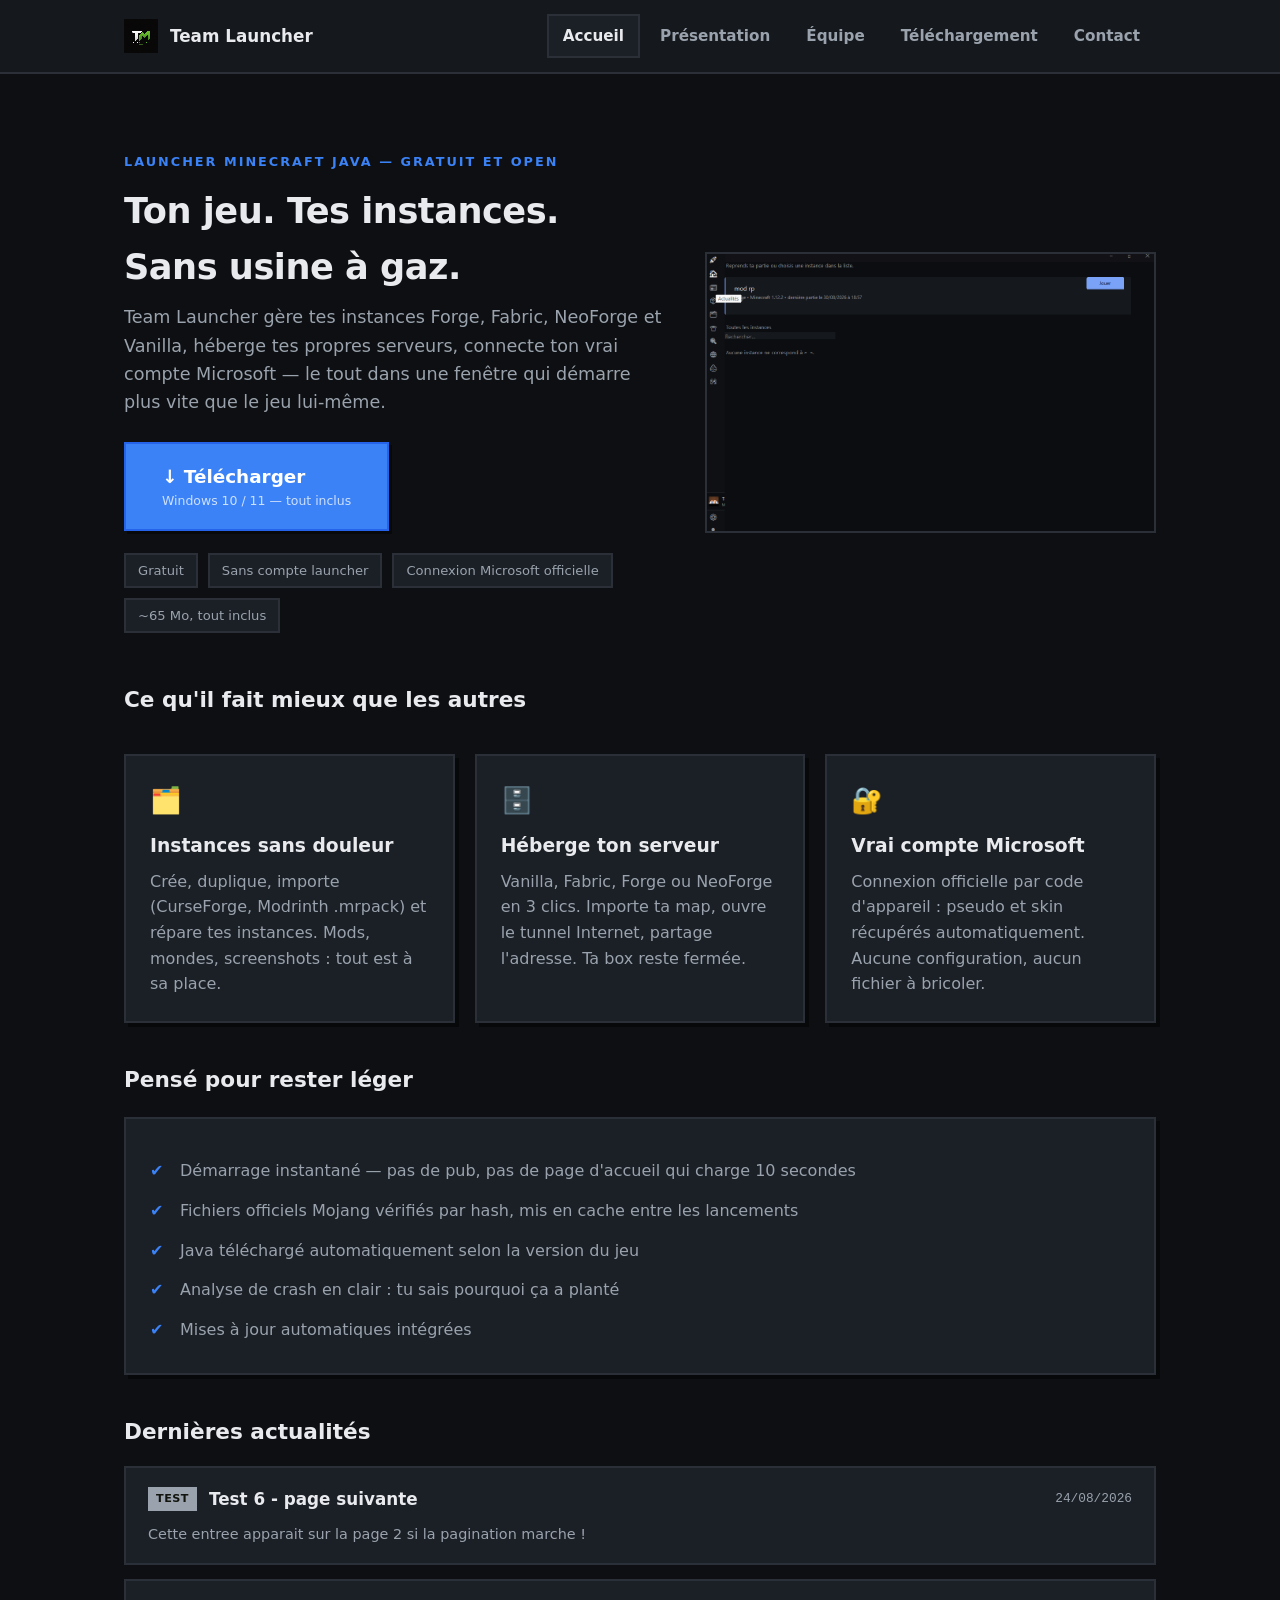
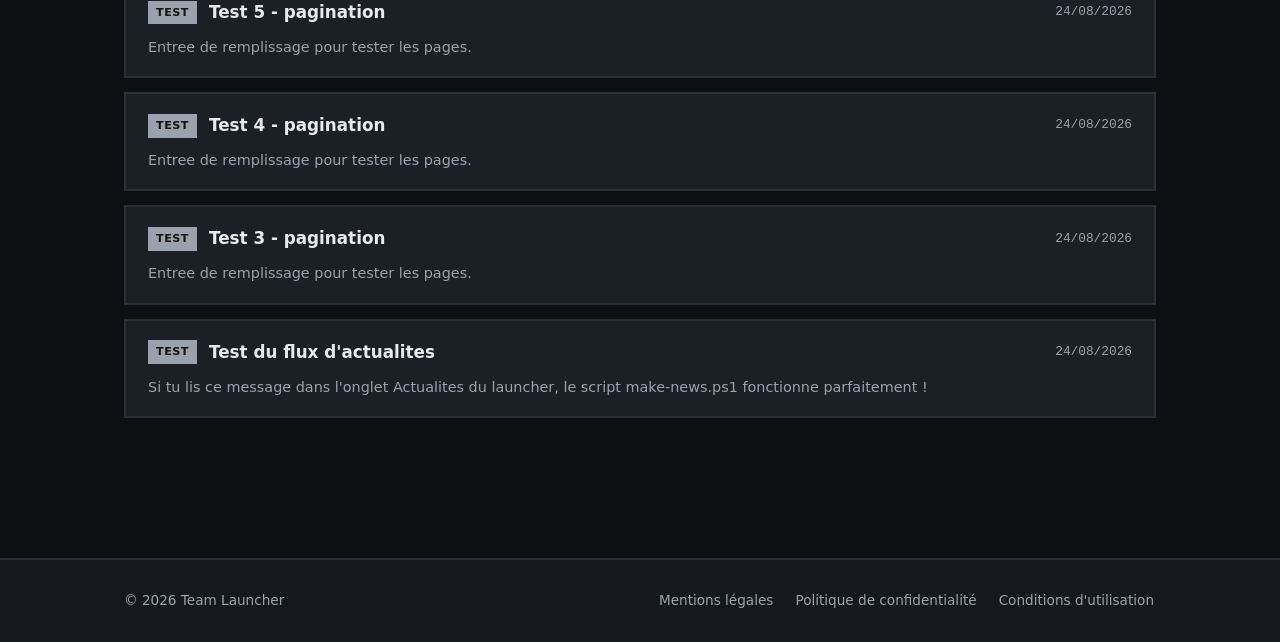
==== site/website/index.html @ f7a61c11 "Site: capture accueil mise a jour, dossier renomme en website" ====
<!DOCTYPE html>
<html lang="fr">
<head>
    <meta charset="UTF-8">
    <meta name="viewport" content="width=device-width, initial-scale=1.0">
    <title>Team Launcher — Un launcher Minecraft léger, complet, sans fioritures</title>
    <link rel="icon" href="img/logo.png">
    <link rel="stylesheet" href="css/style.css">
</head>
<body>

<header>
    <div class="navbar">
        <a class="brand" href="index.html">
            <img src="img/logo.png" alt="Logo Team Launcher">
            Team Launcher
        </a>
        <nav>
            <a href="index.html" class="active">Accueil</a>
            <a href="presentation.html">Présentation</a>
            <a href="equipe.html">Équipe</a>
            <a href="telechargement.html">Téléchargement</a>
            <a href="contact.html">Contact</a>
        </nav>
    </div>
</header>

<main>
    <section class="hero">
        <div>
            <div class="kicker">Launcher Minecraft Java — gratuit et open</div>
            <h1>Ton jeu. Tes instances.<br>Sans usine à gaz.</h1>
            <p class="lead">
                Team Launcher gère tes instances Forge, Fabric, NeoForge et Vanilla,
                héberge tes propres serveurs, connecte ton vrai compte Microsoft —
                le tout dans une fenêtre qui démarre plus vite que le jeu lui-même.
            </p>
            <p style="margin-top: 26px;">
                <a class="btn btn-primary btn-big" href="telechargement.html">↓ Télécharger
                    <span class="sub">Windows 10 / 11 — tout inclus</span>
                </a>
            </p>
            <div class="badge-row">
                <span class="badge">Gratuit</span>
                <span class="badge">Sans compte launcher</span>
                <span class="badge">Connexion Microsoft officielle</span>
                <span class="badge">~65 Mo, tout inclus</span>
            </div>
        </div>
        <div class="hero-shot">
            <img src="img/capture-accueil.png" alt="Capture d'écran du launcher Team Launcher">
        </div>
    </section>

    <h2>Ce qu'il fait mieux que les autres</h2>
    <div class="grid-3">
        <div class="card">
            <span class="icon">🗂️</span>
            <h3>Instances sans douleur</h3>
            <p>Crée, duplique, importe (CurseForge, Modrinth .mrpack) et répare
               tes instances. Mods, mondes, screenshots : tout est à sa place.</p>
        </div>
        <div class="card">
            <span class="icon">🗄️</span>
            <h3>Héberge ton serveur</h3>
            <p>Vanilla, Fabric, Forge ou NeoForge en 3 clics. Importe ta map,
               ouvre le tunnel Internet, partage l'adresse. Ta box reste fermée.</p>
        </div>
        <div class="card">
            <span class="icon">🔐</span>
            <h3>Vrai compte Microsoft</h3>
            <p>Connexion officielle par code d'appareil : pseudo et skin récupérés
               automatiquement. Aucune configuration, aucun fichier à bricoler.</p>
        </div>
    </div>

    <h2>Pensé pour rester léger</h2>
    <div class="card">
        <ul class="checklist">
            <li>Démarrage instantané — pas de pub, pas de page d'accueil qui charge 10 secondes</li>
            <li>Fichiers officiels Mojang vérifiés par hash, mis en cache entre les lancements</li>
            <li>Java téléchargé automatiquement selon la version du jeu</li>
            <li>Analyse de crash en clair : tu sais pourquoi ça a planté</li>
            <li>Mises à jour automatiques intégrées</li>
        </ul>
    </div>

    <h2>Dernières actualités</h2>
    <div id="news-feed" class="news-feed">
        <p class="news-loading">Chargement des actualités…</p>
    </div>
</main>

<footer>
    <div class="footer-inner">
        <span>© 2026 Team Launcher</span>
        <nav>
            <a href="mentions-legales.html">Mentions légales</a>
            <a href="confidentialite.html">Politique de confidentialité</a>
            <a href="conditions-utilisation.html">Conditions d'utilisation</a>
        </nav>
    </div>
</footer>

<script src="js/news.js"></script>
</body>
</html>
---- site/website/css/style.css ----
/* ============================================================
   Team Launcher — maquette de site
   Style : sombre, blocs nets (bordures 2px + ombres franches),
   cohérent avec l'identité "pixel/bloc" du launcher.
   Pas d'arrondis mous, pas de dégradés gratuits.
   ============================================================ */

:root {
    --bg: #0d0f12;
    --panel: #15181d;
    --card: #1b1f26;
    --border: #2a2f38;
    --text: #e8eaed;
    --muted: #9aa3ad;
    --accent: #3b82f6;          /* bleu */
    --accent-dark: #2563eb;
    --danger: #f2555a;
}

* { margin: 0; padding: 0; box-sizing: border-box; }

body {
    background: var(--bg);
    color: var(--text);
    font-family: "Segoe UI", system-ui, sans-serif;
    line-height: 1.6;
}

a { color: var(--accent); text-decoration: none; }
a:hover { text-decoration: underline; }

nav a,
.btn,
.card,
.badge,
.hero-shot {
    transition-property: color, background-color, border-color, transform, box-shadow;
    transition-duration: .2s;
    transition-timing-function: cubic-bezier(.25, .6, .3, 1);
}

/* ---------- en-tête / navigation ---------- */

header {
    background: var(--panel);
    border-bottom: 2px solid var(--border);
    position: sticky;
    top: 0;
    z-index: 10;
}

.navbar {
    max-width: 1080px;
    margin: 0 auto;
    padding: 14px 24px;
    display: flex;
    align-items: center;
    gap: 28px;
}

.brand {
    display: flex;
    align-items: center;
    gap: 12px;
    font-weight: 700;
    font-size: 1.05rem;
    color: var(--text) !important;
}
.brand:hover { text-decoration: none; }
.brand img { width: 34px; height: 34px; image-rendering: pixelated; }

nav { display: flex; gap: 4px; margin-left: auto; flex-wrap: wrap; }

nav a {
    color: var(--muted);
    padding: 8px 14px;
    border: 2px solid transparent;
    font-weight: 600;
    font-size: 0.95rem;
}
nav a:hover { color: var(--text); text-decoration: none; }
nav a.active {
    color: var(--text);
    border-color: var(--border);
    background: var(--card);
}

/* ---------- structure commune ---------- */

main { max-width: 1080px; margin: 0 auto; padding: 48px 24px 80px; }

h1 { font-size: 2.2rem; letter-spacing: -0.5px; margin-bottom: 8px; }
h2 { font-size: 1.35rem; margin: 40px 0 16px; }
.lead { color: var(--muted); font-size: 1.1rem; max-width: 720px; }

.kicker {
    color: var(--accent);
    font-weight: 700;
    font-size: 0.8rem;
    letter-spacing: 2px;
    text-transform: uppercase;
    margin-bottom: 10px;
}

.card {
    background: var(--card);
    border: 2px solid var(--border);
    box-shadow: 4px 4px 0 rgba(0, 0, 0, 0.45);
    padding: 24px;
    margin-top: 20px;
}
.card:hover {
    transform: translate(-2px, -2px);
    box-shadow: 6px 6px 0 rgba(0, 0, 0, 0.45);
}

.card h3 { margin-bottom: 8px; }
.card p { color: var(--muted); }

.grid-2 { display: grid; grid-template-columns: 1fr 1fr; gap: 20px; }
.grid-3 { display: grid; grid-template-columns: repeat(3, 1fr); gap: 20px; }

@media (max-width: 760px) {
    .grid-2, .grid-3 { grid-template-columns: 1fr; }
    .navbar { flex-wrap: wrap; }
    nav { margin-left: 0; }
}

.icon {
    font-size: 1.6rem;
    display: inline-block;
    margin-bottom: 10px;
}

/* ---------- boutons ---------- */

.btn {
    display: inline-block;
    padding: 13px 26px;
    font-weight: 700;
    font-size: 1rem;
    border: 2px solid var(--border);
    background: var(--card);
    color: var(--text) !important;
    cursor: pointer;
    box-shadow: 3px 3px 0 rgba(0, 0, 0, 0.45);
    transition: transform .16s cubic-bezier(.25, .6, .3, 1),
                box-shadow .16s cubic-bezier(.25, .6, .3, 1),
                background-color .16s ease,
                border-color .16s ease;
    will-change: transform;
}
.btn:hover { text-decoration: none; transform: translate(-2px, -2px); box-shadow: 5px 5px 0 rgba(0, 0, 0, 0.45); }
.btn:active { transform: translate(1px, 1px); box-shadow: 1px 1px 0 rgba(0, 0, 0, 0.45); }

.btn-primary {
    background: var(--accent);
    border-color: var(--accent-dark);
    color: #fff !important;
}

.btn-big {
    font-size: 1.15rem;
    padding: 18px 36px;
}

.btn .sub { display: block; font-weight: 400; font-size: 0.78rem; opacity: .75; }

/* ---------- héros (accueil) ---------- */

.hero {
    display: grid;
    grid-template-columns: 1.2fr 1fr;
    gap: 40px;
    align-items: center;
    padding: 30px 0 10px;
}
@media (max-width: 760px) { .hero { grid-template-columns: 1fr; } }

.hero-shot {
    border: 2px solid var(--border);
    overflow: hidden;
}
.hero-shot img {
    display: block;
    width: 100%;
    height: auto;
    transition: transform .35s cubic-bezier(.25, .6, .3, 1);
}
.hero-shot:hover img { transform: scale(1.03); }

.badge-row { display: flex; gap: 10px; flex-wrap: wrap; margin-top: 22px; }

.badge {
    border: 2px solid var(--border);
    background: var(--card);
    color: var(--muted);
    font-size: .82rem;
    padding: 5px 12px;
}

/* ---------- tableau comparatif / liste ---------- */

ul.checklist { list-style: none; margin-top: 8px; }
ul.checklist li { padding: 7px 0 7px 30px; position: relative; color: var(--muted); }
ul.checklist li::before {
    content: "✔";
    position: absolute; left: 0;
    color: var(--accent);
    font-weight: 700;
}

table {
    width: 100%;
    border-collapse: collapse;
    margin-top: 12px;
    font-size: .95rem;
}
th, td {
    text-align: left;
    padding: 11px 14px;
    border: 2px solid var(--border);
}
th { background: var(--panel); color: var(--text); }
td { color: var(--muted); background: var(--card); }
td.ok { color: var(--accent); font-weight: 700; }
td.no { color: var(--danger); }

/* ---------- page téléchargement ---------- */

.dl-box {
    background: var(--card);
    border: 2px solid var(--accent-dark);
    box-shadow: 6px 6px 0 rgba(0, 0, 0, 0.45);
    padding: 40px;
    text-align: center;
    margin-top: 26px;
}
.dl-note { color: var(--muted); font-size: .88rem; margin-top: 16px; }

.steps { counter-reset: step; list-style: none; margin-top: 8px; }
.steps li { counter-increment: step; padding: 10px 0 10px 52px; position: relative; color: var(--muted); }
.steps li::before {
    content: counter(step);
    position: absolute; left: 0; top: 6px;
    width: 34px; height: 34px;
    display: flex; align-items: center; justify-content: center;
    background: var(--accent);
    color: #fff;
    font-weight: 800;
    border: 2px solid var(--accent-dark);
}

/* ---------- équipe ---------- */

.member {
    display: flex;
    gap: 22px;
    align-items: flex-start;
}
.avatar {
    width: 96px; height: 96px;
    border: 2px solid var(--border);
    background: var(--panel);
    display: flex; align-items: center; justify-content: center;
    font-size: 2rem;
    flex-shrink: 0;
}
.role { color: var(--accent); font-weight: 600; font-size: .85rem; letter-spacing: 1px; text-transform: uppercase; }

/* ---------- contact ---------- */

.contact-line {
    display: flex;
    gap: 14px;
    align-items: baseline;
    padding: 14px 0;
    border-bottom: 2px solid var(--border);
    flex-wrap: wrap;
}
.contact-line:last-child { border-bottom: none; }
.contact-label { width: 160px; color: var(--muted); font-size: .85rem; text-transform: uppercase; letter-spacing: 1px; }

/* ---------- pied de page ---------- */

footer {
    border-top: 2px solid var(--border);
    background: var(--panel);
    margin-top: 60px;
}
.footer-inner {
    max-width: 1080px;
    margin: 0 auto;
    padding: 28px 24px;
    display: flex;
    gap: 24px;
    flex-wrap: wrap;
    align-items: center;
    font-size: .85rem;
    color: var(--muted);
}
footer nav { margin-left: auto; display: flex; gap: 18px; }
footer nav a { color: var(--muted); padding: 0; font-weight: 400; font-size: .85rem; }
footer nav a:hover { color: var(--text); }

/* ---------- animations d'entrée ---------- */

@media (prefers-reduced-motion: no-preference) {
    main {
        animation: fade-up .35s cubic-bezier(.25, .6, .3, 1) both;
    }
}

@keyframes fade-up {
    from { opacity: 0; transform: translateY(8px); }
    to   { opacity: 1; transform: none; }
}

@media (prefers-reduced-motion: reduce) {
    *, *::before, *::after {
        animation-duration: .01ms !important;
        transition-duration: .01ms !important;
    }
}

/* ---------- actualités ---------- */

.news-feed {
    display: flex;
    flex-direction: column;
    gap: 14px;
    margin-top: 8px;
}

.news-card {
    background: var(--card);
    border: 2px solid var(--border);
    padding: 18px 22px;
}

.news-card:hover {
    border-color: var(--accent);
    transform: translateY(-1px);
    box-shadow: 0 4px 16px rgba(111, 191, 74, .08);
}

.news-card-header {
    display: flex;
    align-items: center;
    gap: 12px;
    flex-wrap: wrap;
    margin-bottom: 10px;
}

.news-tag {
    font-size: .7rem;
    font-weight: 700;
    text-transform: uppercase;
    letter-spacing: .5px;
    padding: 3px 8px;
    color: #12140e;
}

.news-title {
    font-size: 1.05rem;
    font-weight: 700;
    color: var(--text);
}

.news-date {
    margin-left: auto;
    font-family: "Consolas", monospace;
    font-size: .8rem;
    color: var(--muted);
}

.news-text {
    font-size: .9rem;
    color: var(--muted);
    line-height: 1.55;
}

.news-loading,
.news-empty {
    color: var(--muted);
    font-size: .9rem;
    text-align: center;
    padding: 20px;
}
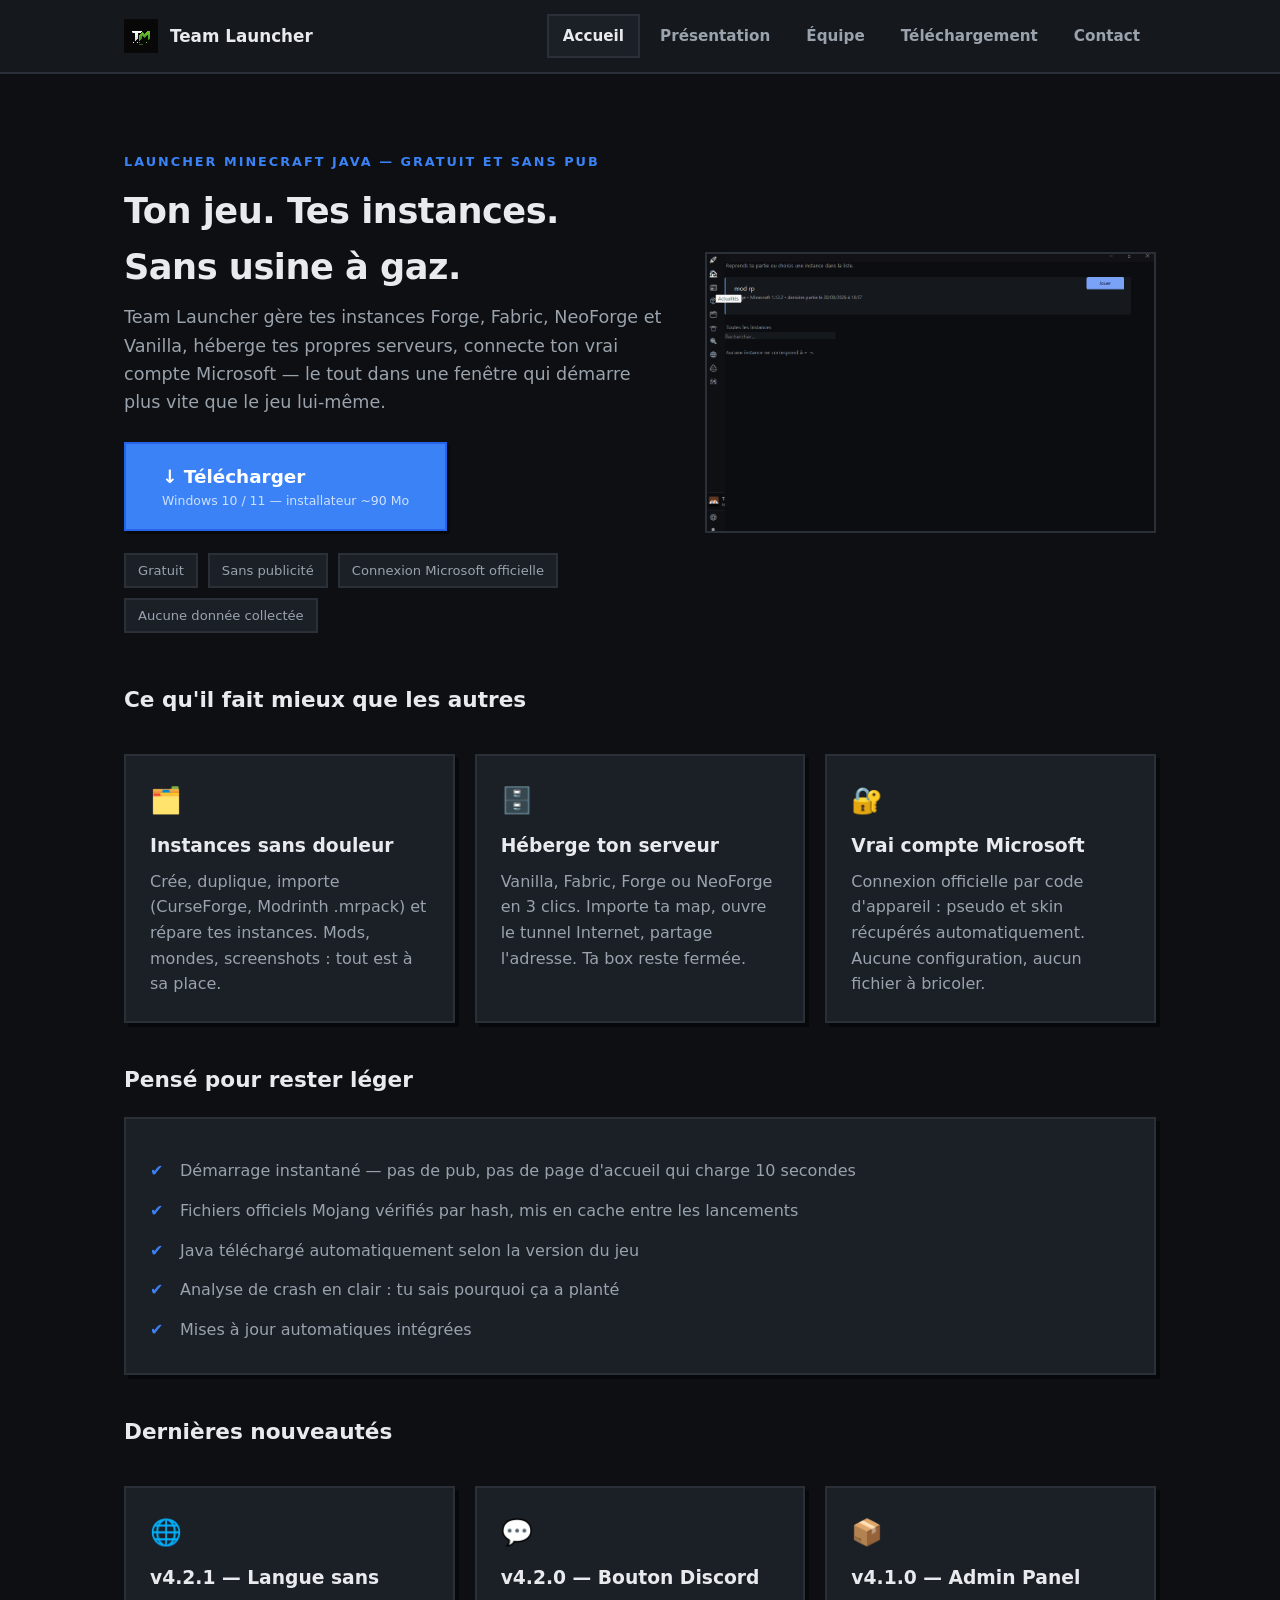
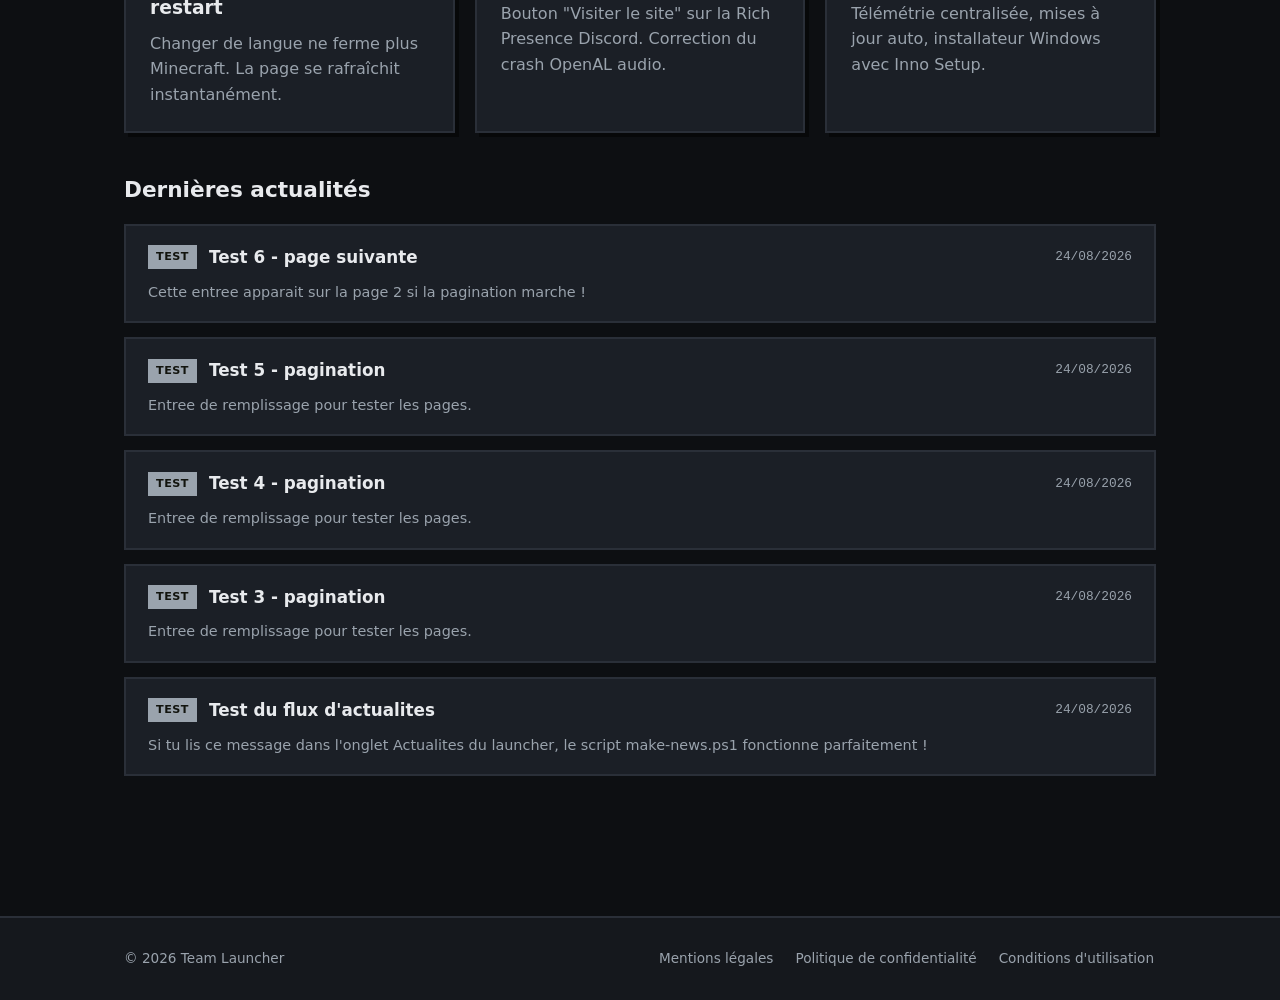
==== commit 51860a74: "site: update download v4.2.1, real news, new features section, SEO meta tags" ====
--- a/site/website/index.html
+++ b/site/website/index.html
@@ -4,6 +4,11 @@
     <meta charset="UTF-8">
     <meta name="viewport" content="width=device-width, initial-scale=1.0">
     <title>Team Launcher — Un launcher Minecraft léger, complet, sans fioritures</title>
+    <meta name="description" content="Team Launcher est un launcher Minecraft Java gratuit : instances, mods, serveurs hébergés, Discord Rich Presence. Sans publicité, sans collecte de données.">
+    <meta property="og:title" content="Team Launcher — Launcher Minecraft léger et complet">
+    <meta property="og:description" content="Gère tes instances, mods et serveurs Minecraft. Gratuit, sans pub, connexion Microsoft officielle.">
+    <meta property="og:type" content="website">
+    <meta property="og:image" content="img/logo.png">
     <link rel="icon" href="img/logo.png">
     <link rel="stylesheet" href="css/style.css">
 </head>
@@ -28,7 +33,7 @@
 <main>
     <section class="hero">
         <div>
-            <div class="kicker">Launcher Minecraft Java — gratuit et open</div>
+            <div class="kicker">Launcher Minecraft Java — gratuit et sans pub</div>
             <h1>Ton jeu. Tes instances.<br>Sans usine à gaz.</h1>
             <p class="lead">
                 Team Launcher gère tes instances Forge, Fabric, NeoForge et Vanilla,
@@ -37,14 +42,14 @@
             </p>
             <p style="margin-top: 26px;">
                 <a class="btn btn-primary btn-big" href="telechargement.html">↓ Télécharger
-                    <span class="sub">Windows 10 / 11 — tout inclus</span>
+                    <span class="sub">Windows 10 / 11 — installateur ~90 Mo</span>
                 </a>
             </p>
             <div class="badge-row">
                 <span class="badge">Gratuit</span>
-                <span class="badge">Sans compte launcher</span>
+                <span class="badge">Sans publicité</span>
                 <span class="badge">Connexion Microsoft officielle</span>
-                <span class="badge">~65 Mo, tout inclus</span>
+                <span class="badge">Aucune donnée collectée</span>
             </div>
         </div>
         <div class="hero-shot">
@@ -85,6 +90,25 @@
         </ul>
     </div>
 
+    <h2>Dernières nouveautés</h2>
+    <div class="grid-3">
+        <div class="card">
+            <span class="icon">🌐</span>
+            <h3>v4.2.1 — Langue sans restart</h3>
+            <p>Changer de langue ne ferme plus Minecraft. La page se rafraîchit instantanément.</p>
+        </div>
+        <div class="card">
+            <span class="icon">💬</span>
+            <h3>v4.2.0 — Bouton Discord</h3>
+            <p>Bouton "Visiter le site" sur la Rich Presence Discord. Correction du crash OpenAL audio.</p>
+        </div>
+        <div class="card">
+            <span class="icon">📦</span>
+            <h3>v4.1.0 — Admin Panel</h3>
+            <p>Télémétrie centralisée, mises à jour auto, installateur Windows avec Inno Setup.</p>
+        </div>
+    </div>
+
     <h2>Dernières actualités</h2>
     <div id="news-feed" class="news-feed">
         <p class="news-loading">Chargement des actualités…</p>
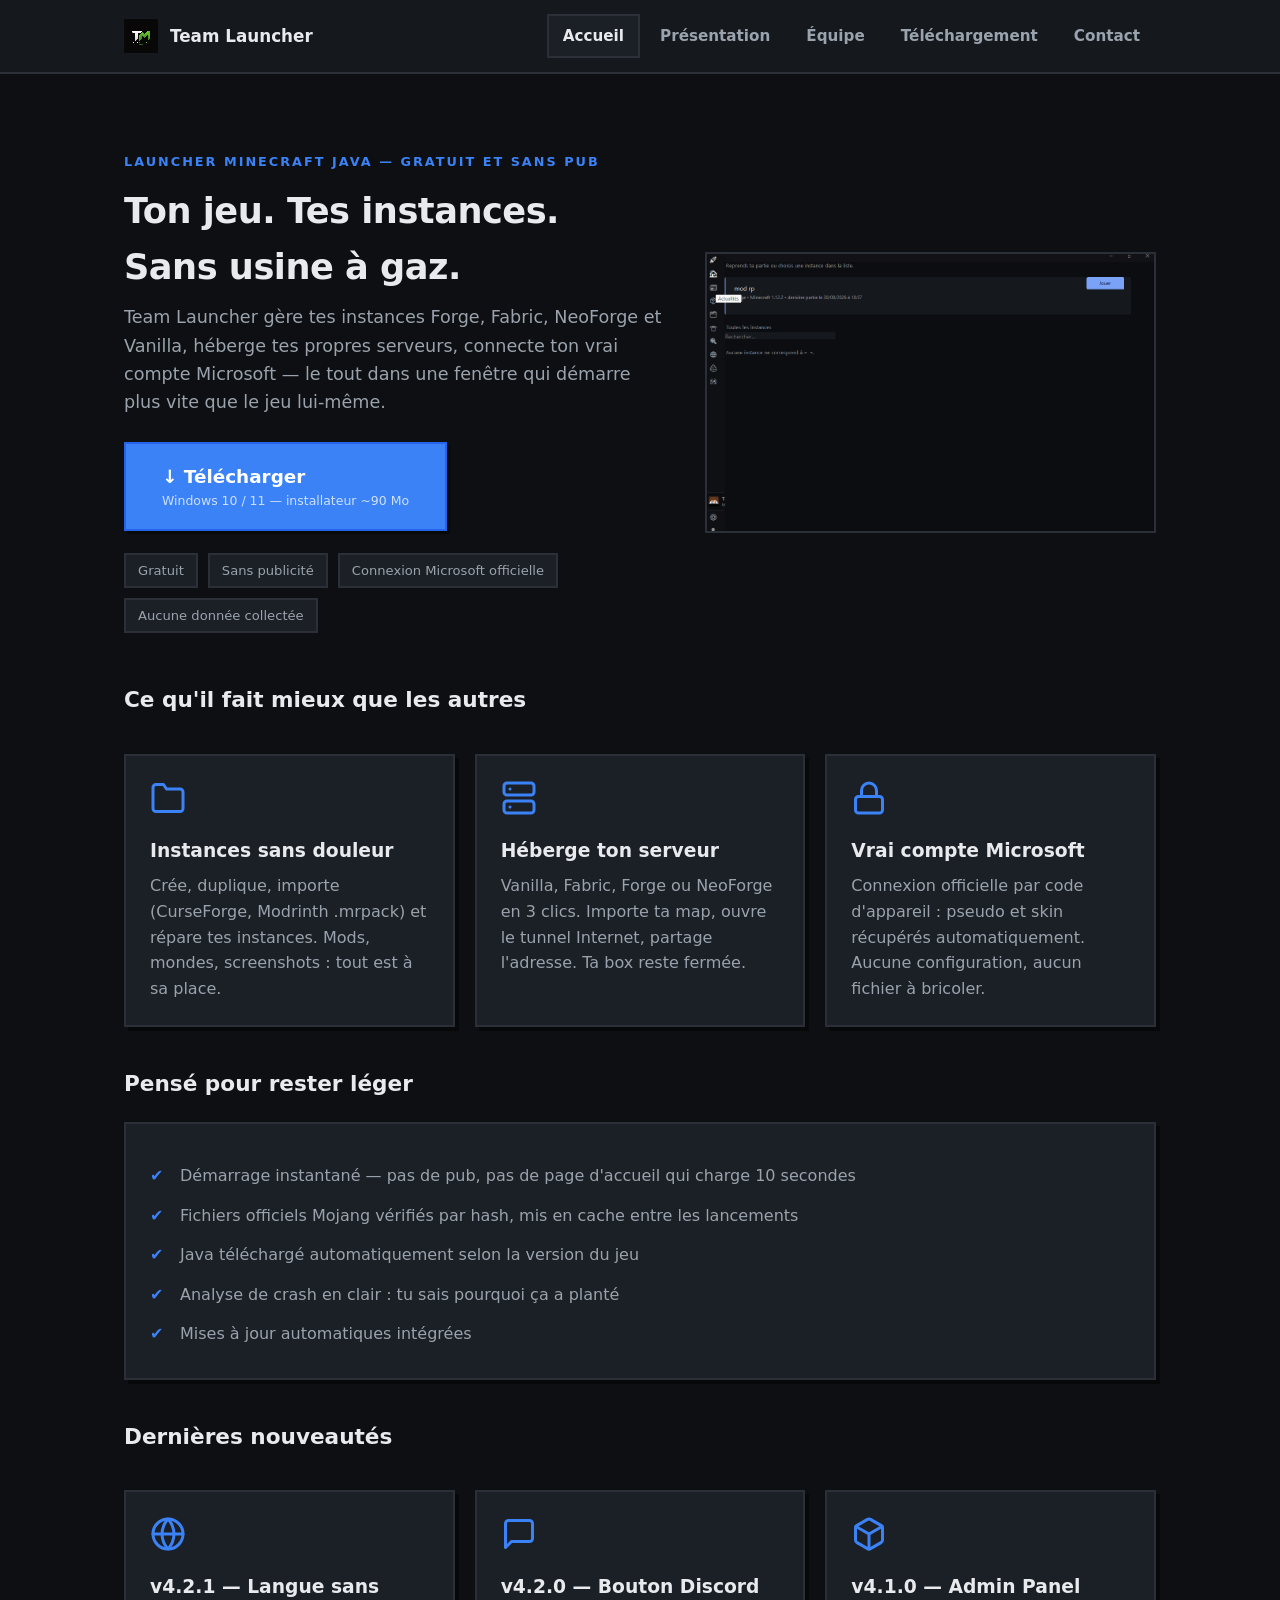
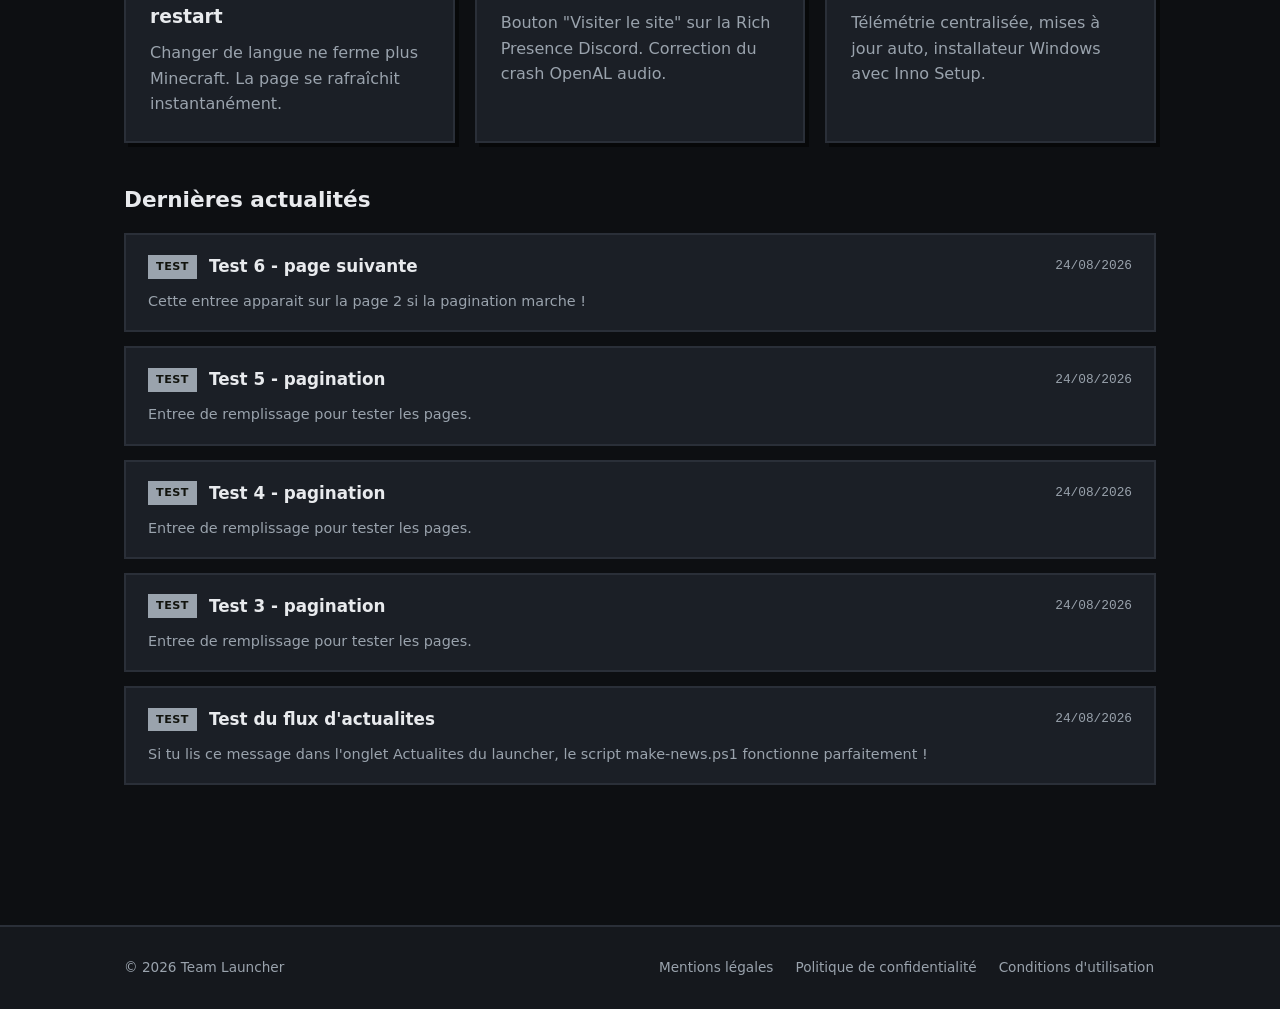
==== commit 4dd85736: "site: replace emoji icons with SVG icons for professional look" ====
--- a/site/website/index.html
+++ b/site/website/index.html
@@ -60,19 +60,19 @@
     <h2>Ce qu'il fait mieux que les autres</h2>
     <div class="grid-3">
         <div class="card">
-            <span class="icon">🗂️</span>
+            <svg class="icon-svg" viewBox="0 0 24 24" fill="none" stroke="currentColor" stroke-width="2" stroke-linecap="round" stroke-linejoin="round"><path d="M22 19a2 2 0 0 1-2 2H4a2 2 0 0 1-2-2V5a2 2 0 0 1 2-2h5l2 3h9a2 2 0 0 1 2 2z"/></svg>
             <h3>Instances sans douleur</h3>
             <p>Crée, duplique, importe (CurseForge, Modrinth .mrpack) et répare
                tes instances. Mods, mondes, screenshots : tout est à sa place.</p>
         </div>
         <div class="card">
-            <span class="icon">🗄️</span>
+            <svg class="icon-svg" viewBox="0 0 24 24" fill="none" stroke="currentColor" stroke-width="2" stroke-linecap="round" stroke-linejoin="round"><rect x="2" y="2" width="20" height="8" rx="2" ry="2"/><rect x="2" y="14" width="20" height="8" rx="2" ry="2"/><line x1="6" y1="6" x2="6.01" y2="6"/><line x1="6" y1="18" x2="6.01" y2="18"/></svg>
             <h3>Héberge ton serveur</h3>
             <p>Vanilla, Fabric, Forge ou NeoForge en 3 clics. Importe ta map,
                ouvre le tunnel Internet, partage l'adresse. Ta box reste fermée.</p>
         </div>
         <div class="card">
-            <span class="icon">🔐</span>
+            <svg class="icon-svg" viewBox="0 0 24 24" fill="none" stroke="currentColor" stroke-width="2" stroke-linecap="round" stroke-linejoin="round"><rect x="3" y="11" width="18" height="11" rx="2" ry="2"/><path d="M7 11V7a5 5 0 0 1 10 0v4"/></svg>
             <h3>Vrai compte Microsoft</h3>
             <p>Connexion officielle par code d'appareil : pseudo et skin récupérés
                automatiquement. Aucune configuration, aucun fichier à bricoler.</p>
@@ -93,17 +93,17 @@
     <h2>Dernières nouveautés</h2>
     <div class="grid-3">
         <div class="card">
-            <span class="icon">🌐</span>
+            <svg class="icon-svg" viewBox="0 0 24 24" fill="none" stroke="currentColor" stroke-width="2" stroke-linecap="round" stroke-linejoin="round"><circle cx="12" cy="12" r="10"/><line x1="2" y1="12" x2="22" y2="12"/><path d="M12 2a15.3 15.3 0 0 1 4 10 15.3 15.3 0 0 1-4 10 15.3 15.3 0 0 1-4-10 15.3 15.3 0 0 1 4-10z"/></svg>
             <h3>v4.2.1 — Langue sans restart</h3>
             <p>Changer de langue ne ferme plus Minecraft. La page se rafraîchit instantanément.</p>
         </div>
         <div class="card">
-            <span class="icon">💬</span>
+            <svg class="icon-svg" viewBox="0 0 24 24" fill="none" stroke="currentColor" stroke-width="2" stroke-linecap="round" stroke-linejoin="round"><path d="M21 15a2 2 0 0 1-2 2H7l-4 4V5a2 2 0 0 1 2-2h14a2 2 0 0 1 2 2z"/></svg>
             <h3>v4.2.0 — Bouton Discord</h3>
             <p>Bouton "Visiter le site" sur la Rich Presence Discord. Correction du crash OpenAL audio.</p>
         </div>
         <div class="card">
-            <span class="icon">📦</span>
+            <svg class="icon-svg" viewBox="0 0 24 24" fill="none" stroke="currentColor" stroke-width="2" stroke-linecap="round" stroke-linejoin="round"><path d="M21 16V8a2 2 0 0 0-1-1.73l-7-4a2 2 0 0 0-2 0l-7 4A2 2 0 0 0 3 8v8a2 2 0 0 0 1 1.73l7 4a2 2 0 0 0 2 0l7-4A2 2 0 0 0 21 16z"/><polyline points="3.27 6.96 12 12.01 20.73 6.96"/><line x1="12" y1="22.08" x2="12" y2="12"/></svg>
             <h3>v4.1.0 — Admin Panel</h3>
             <p>Télémétrie centralisée, mises à jour auto, installateur Windows avec Inno Setup.</p>
         </div>
--- a/site/website/css/style.css
+++ b/site/website/css/style.css
@@ -130,6 +130,14 @@
     font-size: 1.6rem;
     display: inline-block;
     margin-bottom: 10px;
+}
+
+.icon-svg {
+    width: 36px;
+    height: 36px;
+    color: var(--accent);
+    display: inline-block;
+    margin-bottom: 12px;
 }
 
 /* ---------- boutons ---------- */
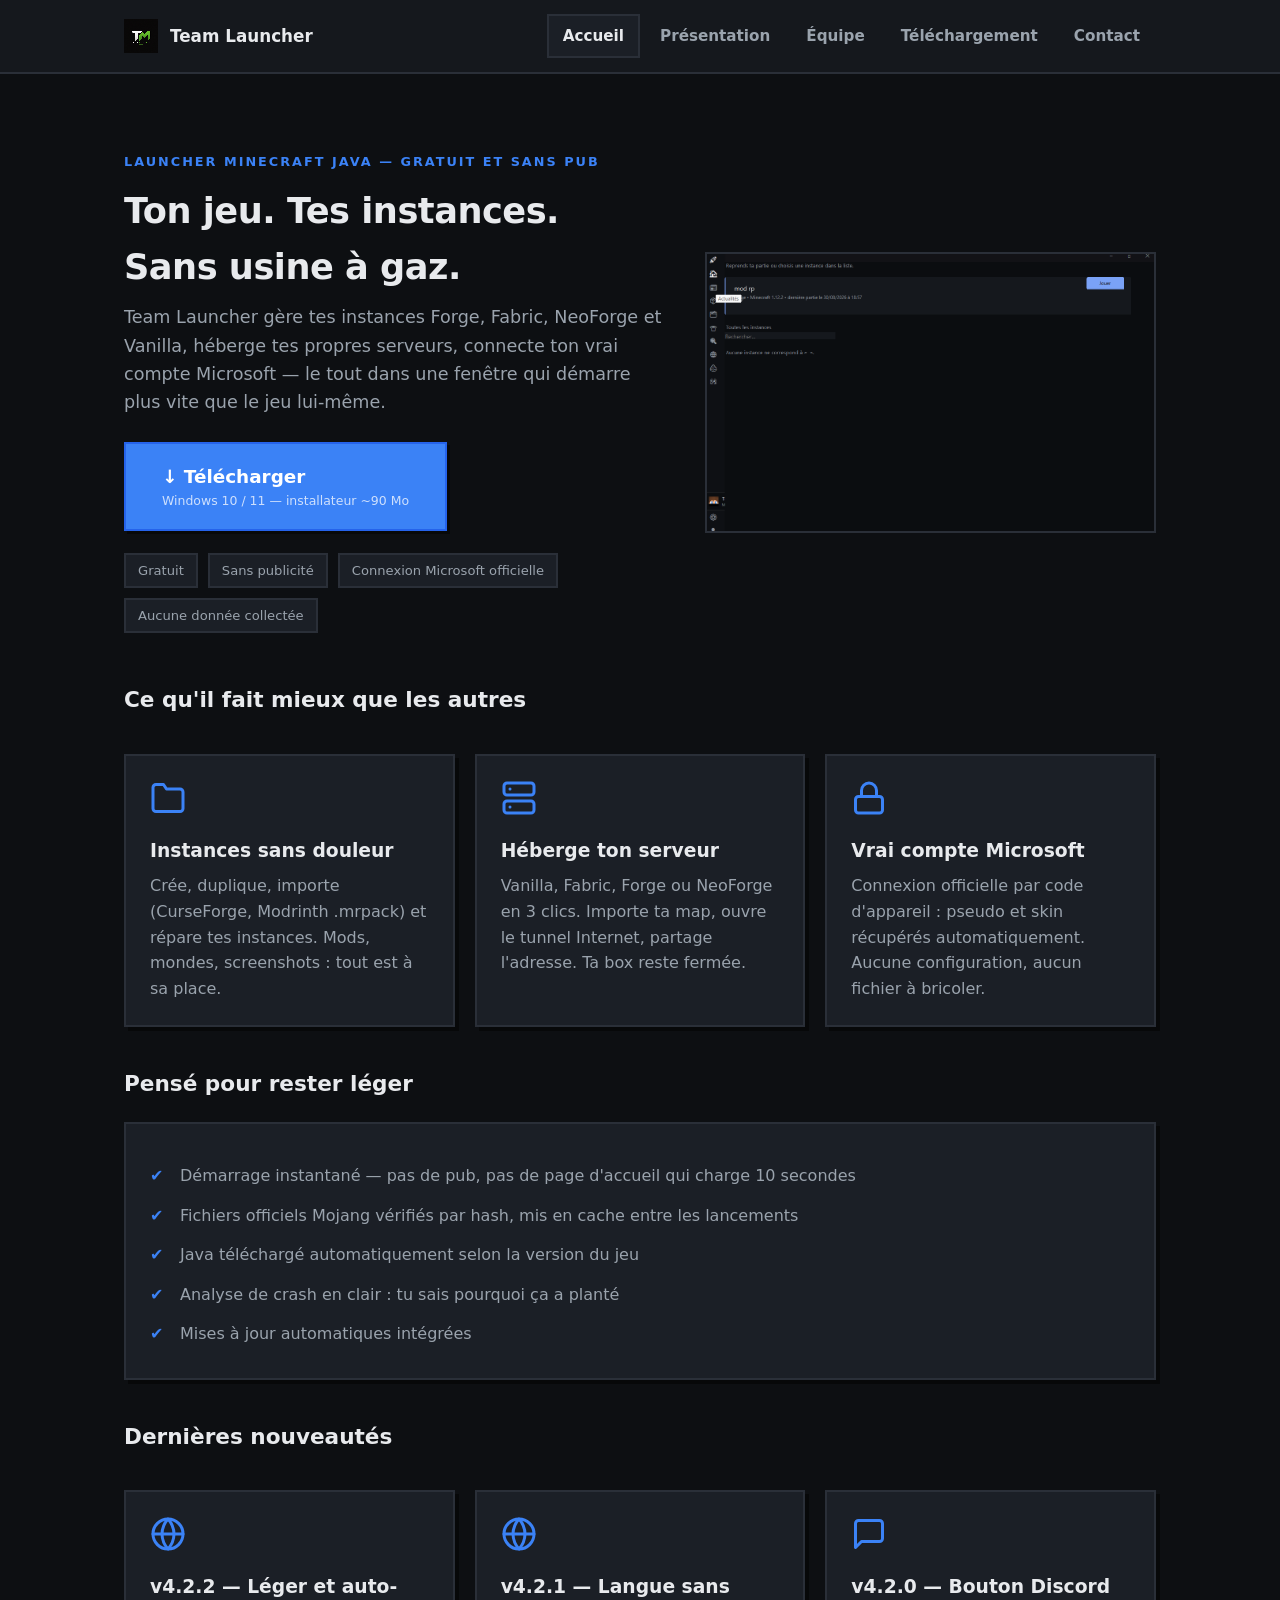
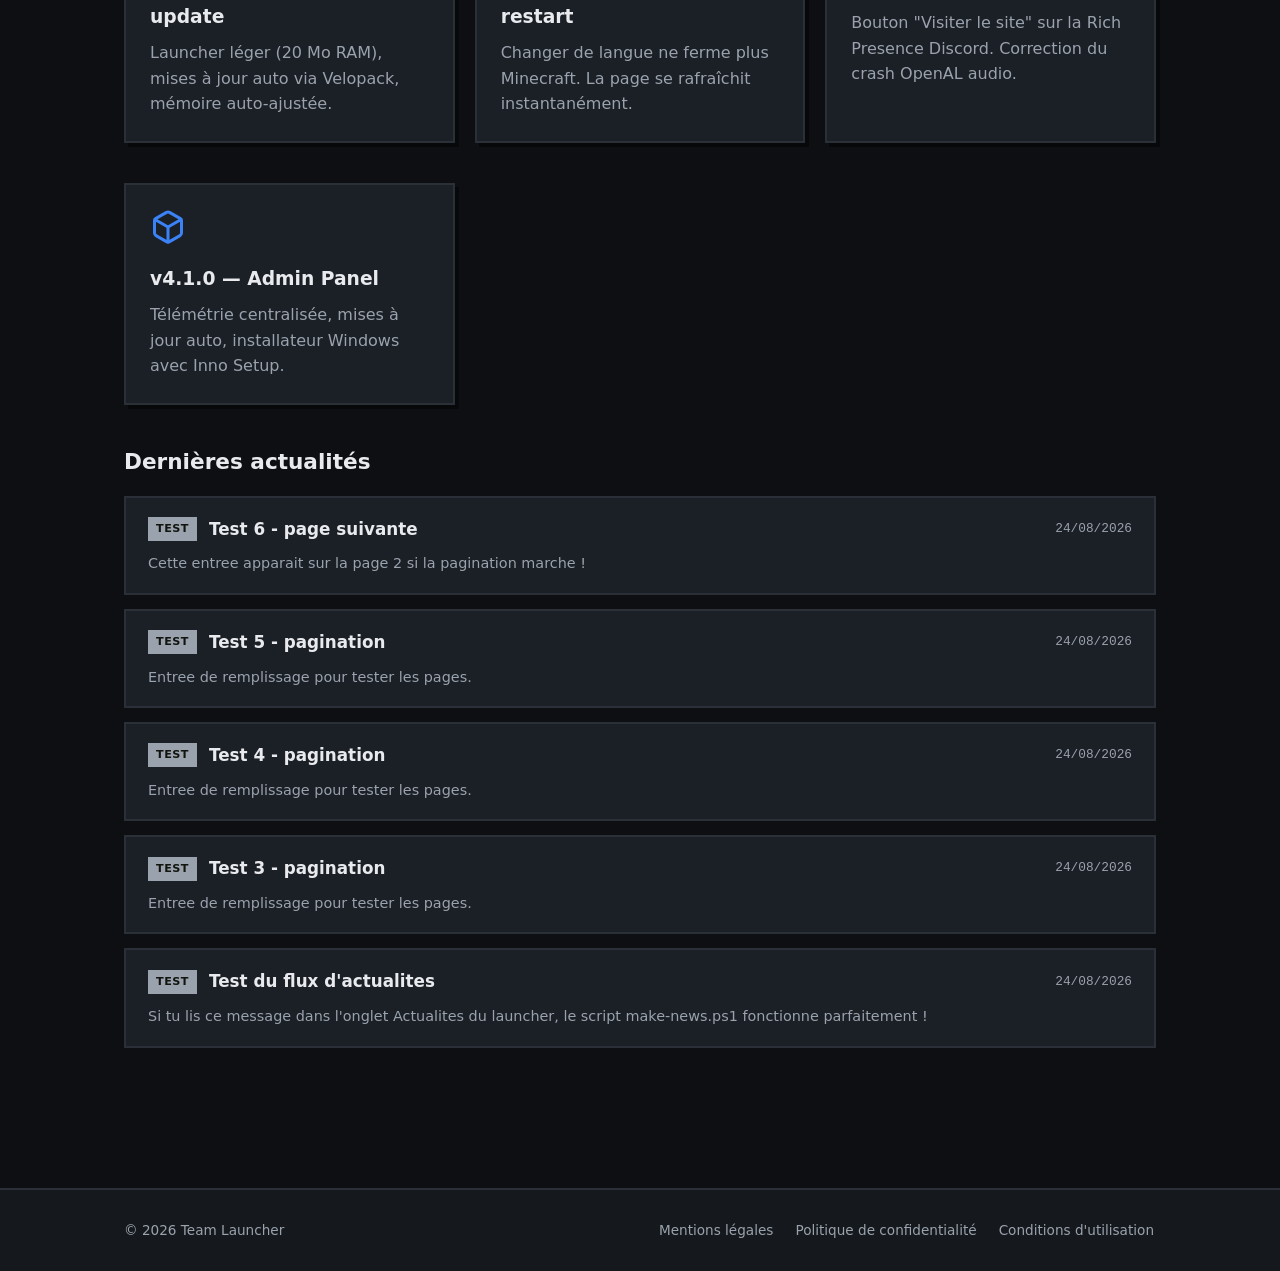
==== commit a20e7ddb: "v4.2.2: framework-dependent, Velopack auto-update, mentions légales corrigées" ====
--- a/site/website/index.html
+++ b/site/website/index.html
@@ -94,6 +94,11 @@
     <div class="grid-3">
         <div class="card">
             <svg class="icon-svg" viewBox="0 0 24 24" fill="none" stroke="currentColor" stroke-width="2" stroke-linecap="round" stroke-linejoin="round"><circle cx="12" cy="12" r="10"/><line x1="2" y1="12" x2="22" y2="12"/><path d="M12 2a15.3 15.3 0 0 1 4 10 15.3 15.3 0 0 1-4 10 15.3 15.3 0 0 1-4-10 15.3 15.3 0 0 1 4-10z"/></svg>
+            <h3>v4.2.2 — Léger et auto-update</h3>
+            <p>Launcher léger (20 Mo RAM), mises à jour auto via Velopack, mémoire auto-ajustée.</p>
+        </div>
+        <div class="card">
+            <svg class="icon-svg" viewBox="0 0 24 24" fill="none" stroke="currentColor" stroke-width="2" stroke-linecap="round" stroke-linejoin="round"><circle cx="12" cy="12" r="10"/><line x1="2" y1="12" x2="22" y2="12"/><path d="M12 2a15.3 15.3 0 0 1 4 10 15.3 15.3 0 0 1-4 10 15.3 15.3 0 0 1-4-10 15.3 15.3 0 0 1 4-10z"/></svg>
             <h3>v4.2.1 — Langue sans restart</h3>
             <p>Changer de langue ne ferme plus Minecraft. La page se rafraîchit instantanément.</p>
         </div>
